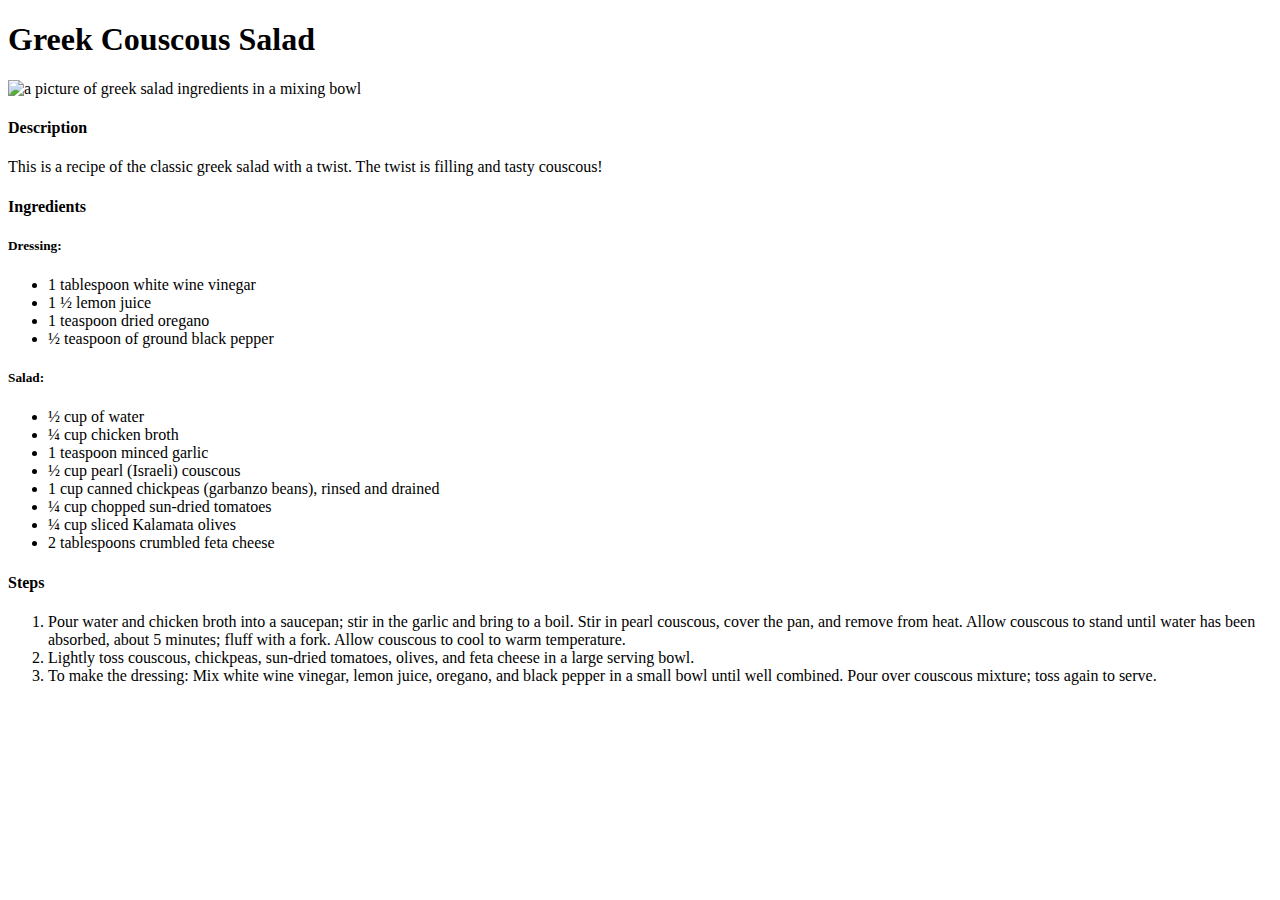
==== recipes/greek-couscous-salad.html @ c3fccf0c "fixed image name spelling in saigonnoodlesalad.html and added a recipe in greek-couscous-salad.html." ====
<!DOCTYPE html>
<html lang="en">
<head>
    <meta charset="UTF-8">
    <title>Greek Couscous Salad</title>
</head>
<body>
    <h1>Greek Couscous Salad</h1>
        <img src="./img/Greek.jpg" alt="a picture of greek salad ingredients in a mixing bowl">
            <h4>Description</h4>
                <p>This is a recipe of the classic greek salad with a twist. The twist is filling and tasty couscous!</p>
    <h4>Ingredients</h4>
        <h5>Dressing:</h5>
            <ul>
                <li>1 tablespoon white wine vinegar</li>
                <li>1 ½ lemon juice</li>
                <li>1 teaspoon dried oregano</li>
                <li>½ teaspoon of ground black pepper</li>
            </ul>
        <h5>Salad:</h5>
            <ul>
                <li>½ cup of water</li>
                <li>¼ cup chicken broth</li>
                <li>1 teaspoon minced garlic</li>
                <li>½ cup pearl (Israeli) couscous</li>
                <li>1 cup canned chickpeas (garbanzo beans), rinsed and drained</li>
                <li>¼ cup chopped sun-dried tomatoes</li>
                <li>¼ cup sliced Kalamata olives</li>
                <li>2 tablespoons crumbled feta cheese</li>
            </ul>
    <h4>Steps</h4>
            <ol>
                <li>Pour water and chicken broth into a saucepan; stir in the garlic and bring to a boil. Stir in pearl couscous, cover the pan, and remove from heat. Allow couscous to stand until water has been absorbed, about 5 minutes; fluff with a fork. Allow couscous to cool to warm temperature.</li>
                <li>Lightly toss couscous, chickpeas, sun-dried tomatoes, olives, and feta cheese in a large serving bowl.</li>
                <li>To make the dressing: Mix white wine vinegar, lemon juice, oregano, and black pepper in a small bowl until well combined. Pour over couscous mixture; toss again to serve.</li>
            </ol>
</body>
</html>
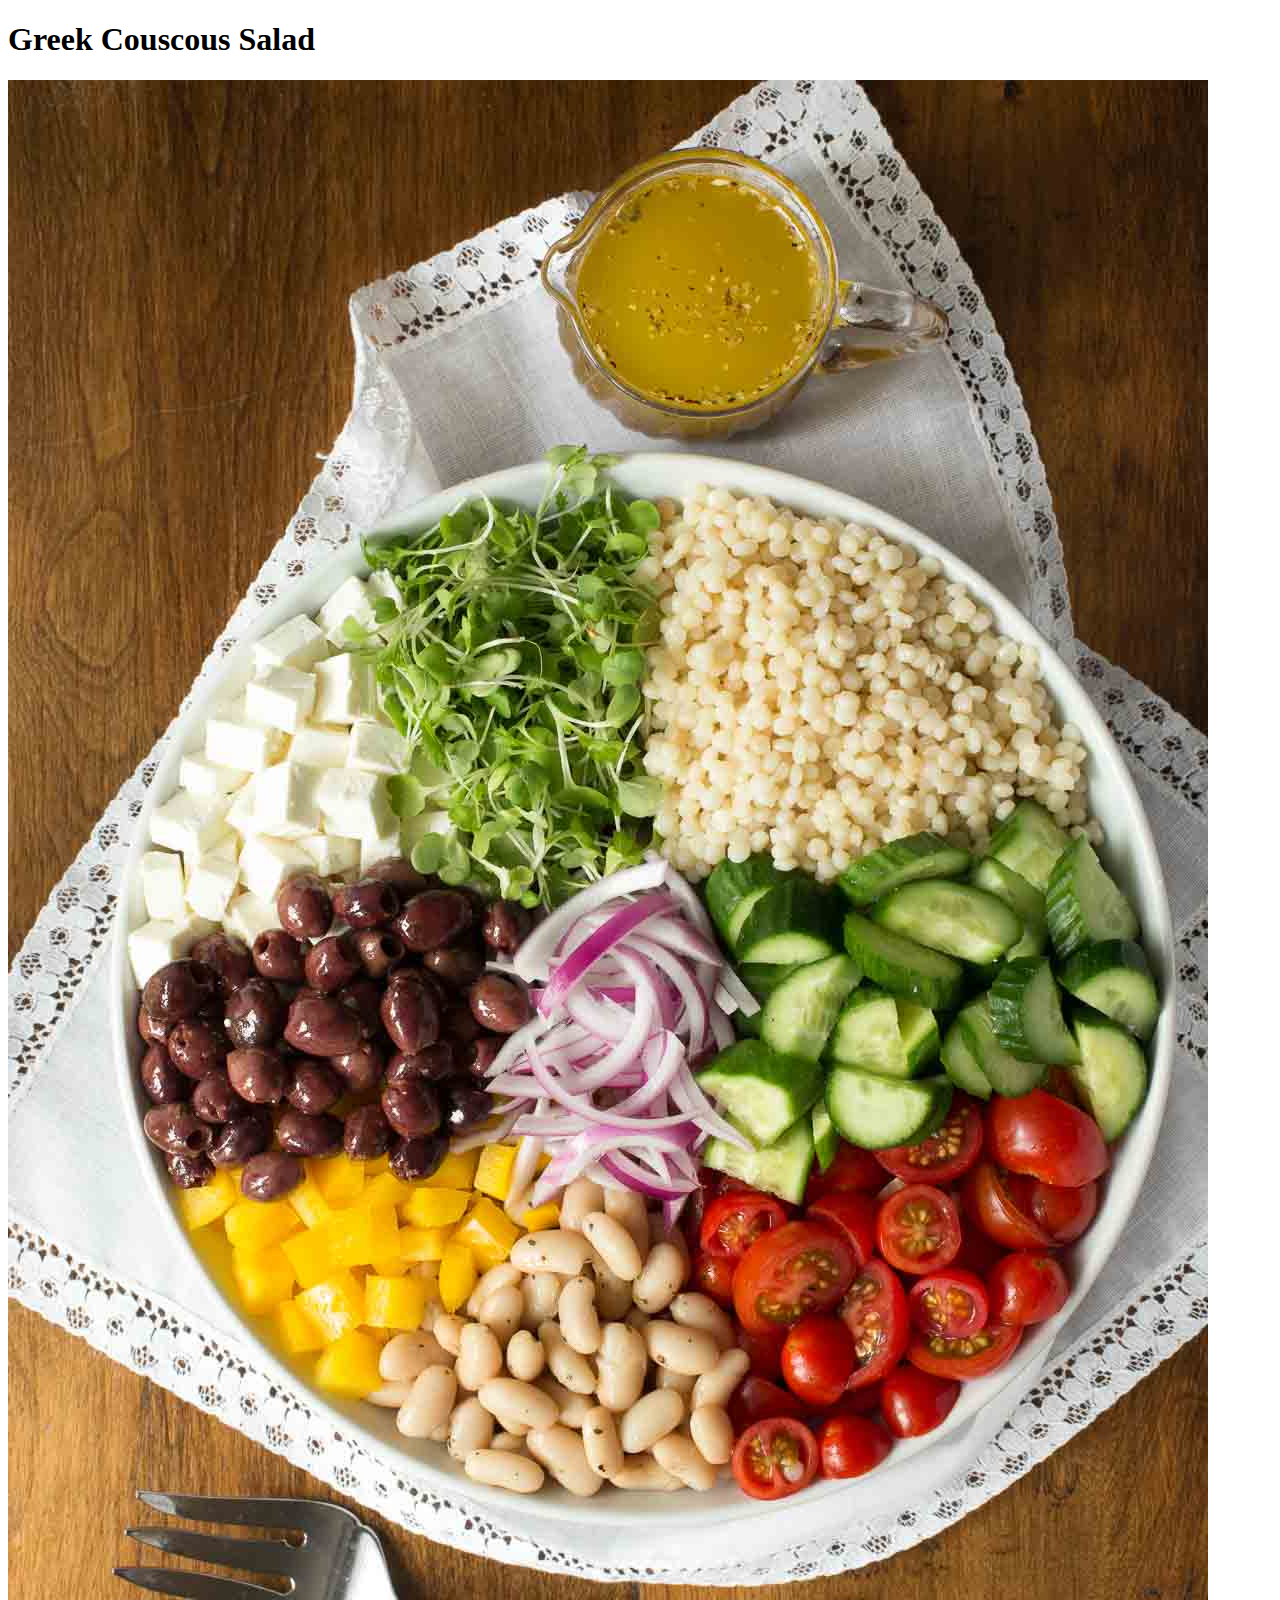
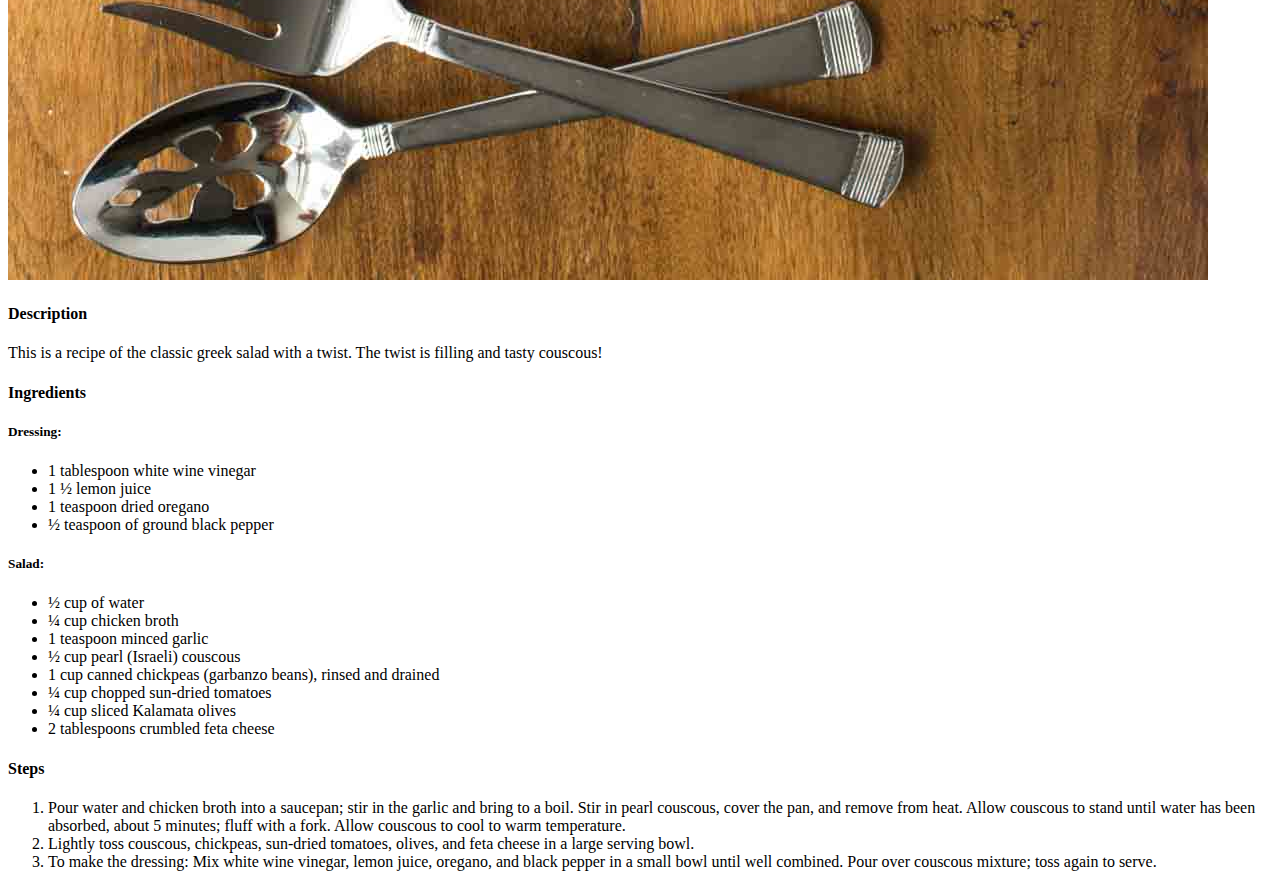
==== commit 054b70f8: "Changed title of index.html from Hoomepage to Odin Recipes, fixed imd source path in all the individ" ====
--- a/recipes/greek-couscous-salad.html
+++ b/recipes/greek-couscous-salad.html
@@ -6,7 +6,7 @@
 </head>
 <body>
     <h1>Greek Couscous Salad</h1>
-        <img src="./img/Greek.jpg" alt="a picture of greek salad ingredients in a mixing bowl">
+        <img src="../img/Greek.jpg" alt="a picture of greek salad ingredients in a mixing bowl">
             <h4>Description</h4>
                 <p>This is a recipe of the classic greek salad with a twist. The twist is filling and tasty couscous!</p>
     <h4>Ingredients</h4>
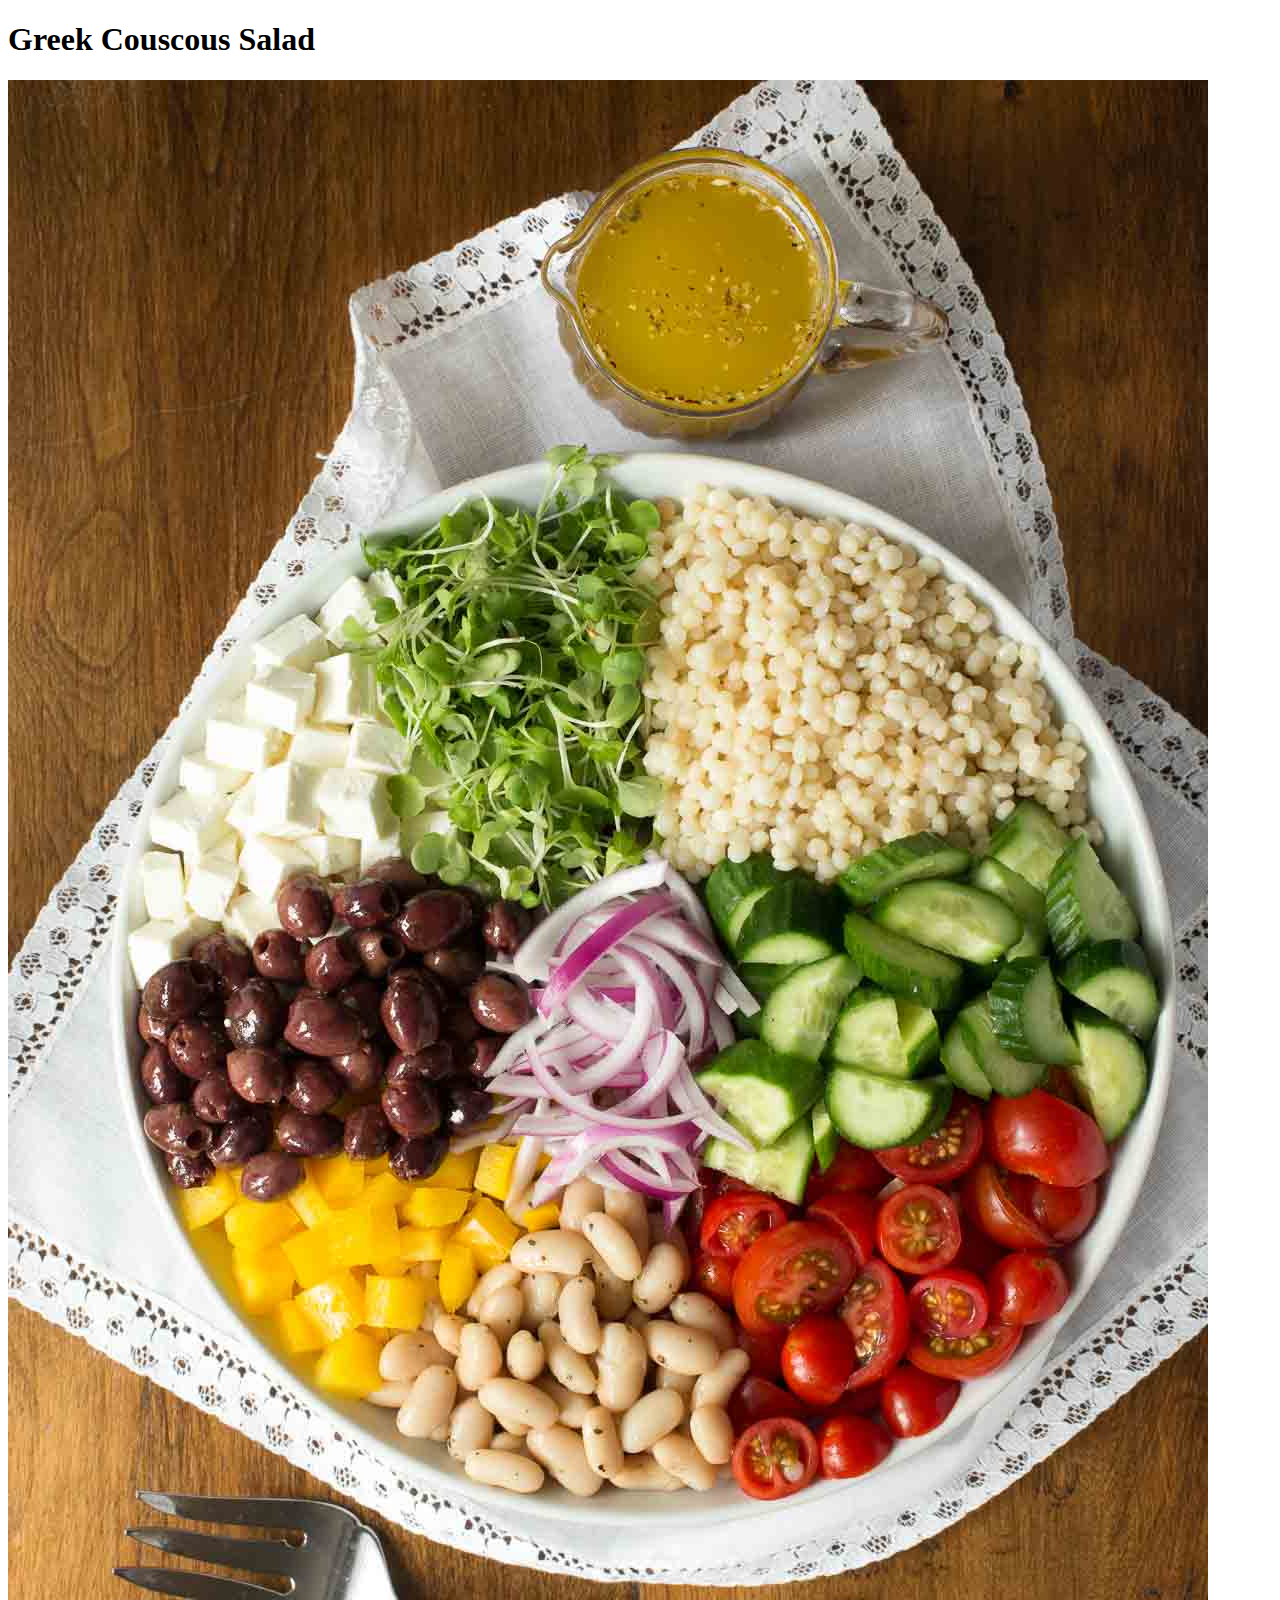
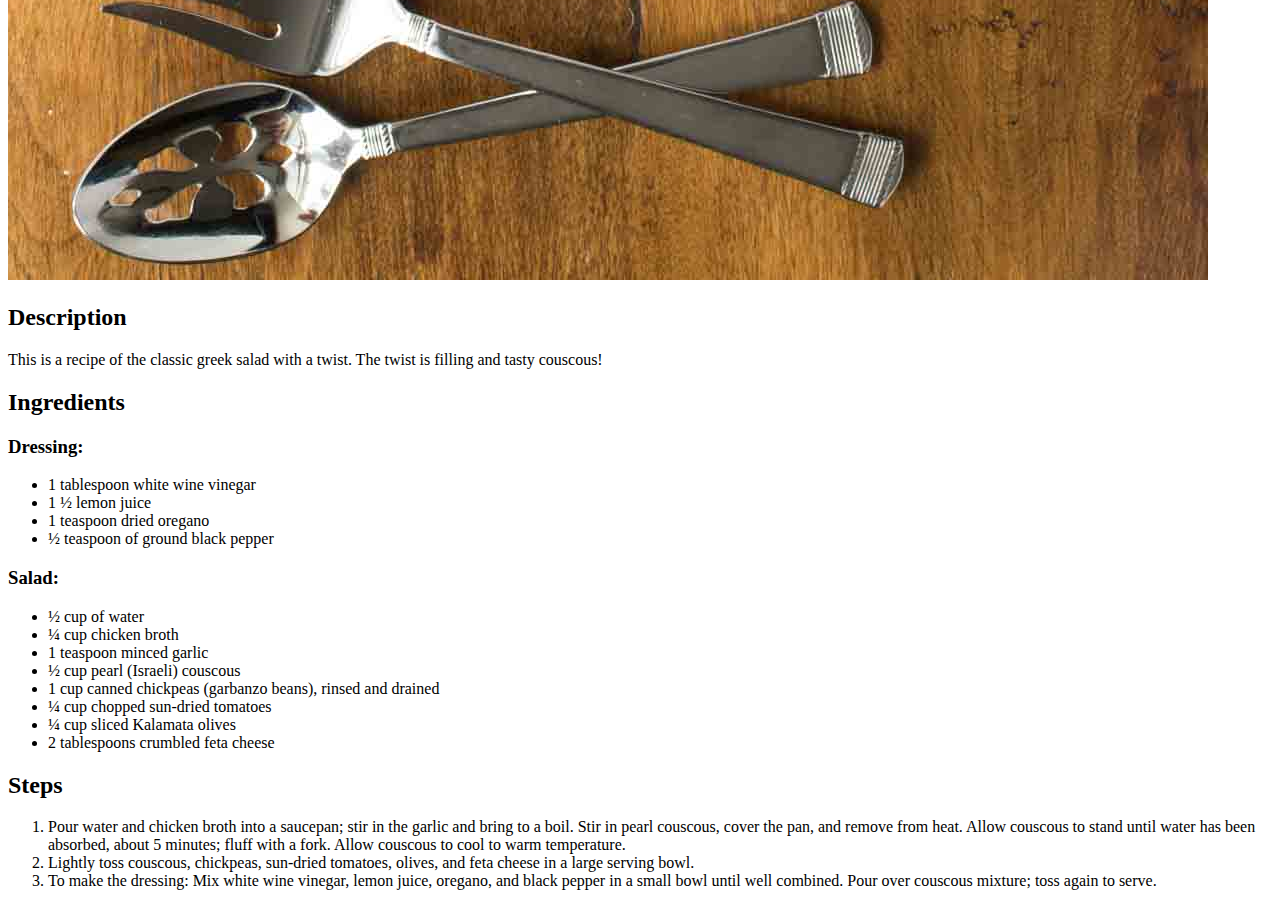
==== commit 2bf0ae2b: "modified README.md to make more sense, as well as index.html to include an image of a salad at the t" ====
--- a/recipes/greek-couscous-salad.html
+++ b/recipes/greek-couscous-salad.html
@@ -1,23 +1,24 @@
 <!DOCTYPE html>
 <html lang="en">
 <head>
-    <meta charset="UTF-8">
+    <meta charset="UTF-8"> 
+    <meta name="viewport" content="width=device-width, initial-scale=1.0">
     <title>Greek Couscous Salad</title>
 </head>
 <body>
     <h1>Greek Couscous Salad</h1>
         <img src="../img/Greek.jpg" alt="a picture of greek salad ingredients in a mixing bowl">
-            <h4>Description</h4>
+            <h2>Description</h2>
                 <p>This is a recipe of the classic greek salad with a twist. The twist is filling and tasty couscous!</p>
-    <h4>Ingredients</h4>
-        <h5>Dressing:</h5>
+    <h2>Ingredients</h2>
+        <h3>Dressing:</h3>
             <ul>
                 <li>1 tablespoon white wine vinegar</li>
                 <li>1 ½ lemon juice</li>
                 <li>1 teaspoon dried oregano</li>
                 <li>½ teaspoon of ground black pepper</li>
             </ul>
-        <h5>Salad:</h5>
+        <h3>Salad:</h3>
             <ul>
                 <li>½ cup of water</li>
                 <li>¼ cup chicken broth</li>
@@ -28,7 +29,7 @@
                 <li>¼ cup sliced Kalamata olives</li>
                 <li>2 tablespoons crumbled feta cheese</li>
             </ul>
-    <h4>Steps</h4>
+    <h2>Steps</h2>
             <ol>
                 <li>Pour water and chicken broth into a saucepan; stir in the garlic and bring to a boil. Stir in pearl couscous, cover the pan, and remove from heat. Allow couscous to stand until water has been absorbed, about 5 minutes; fluff with a fork. Allow couscous to cool to warm temperature.</li>
                 <li>Lightly toss couscous, chickpeas, sun-dried tomatoes, olives, and feta cheese in a large serving bowl.</li>
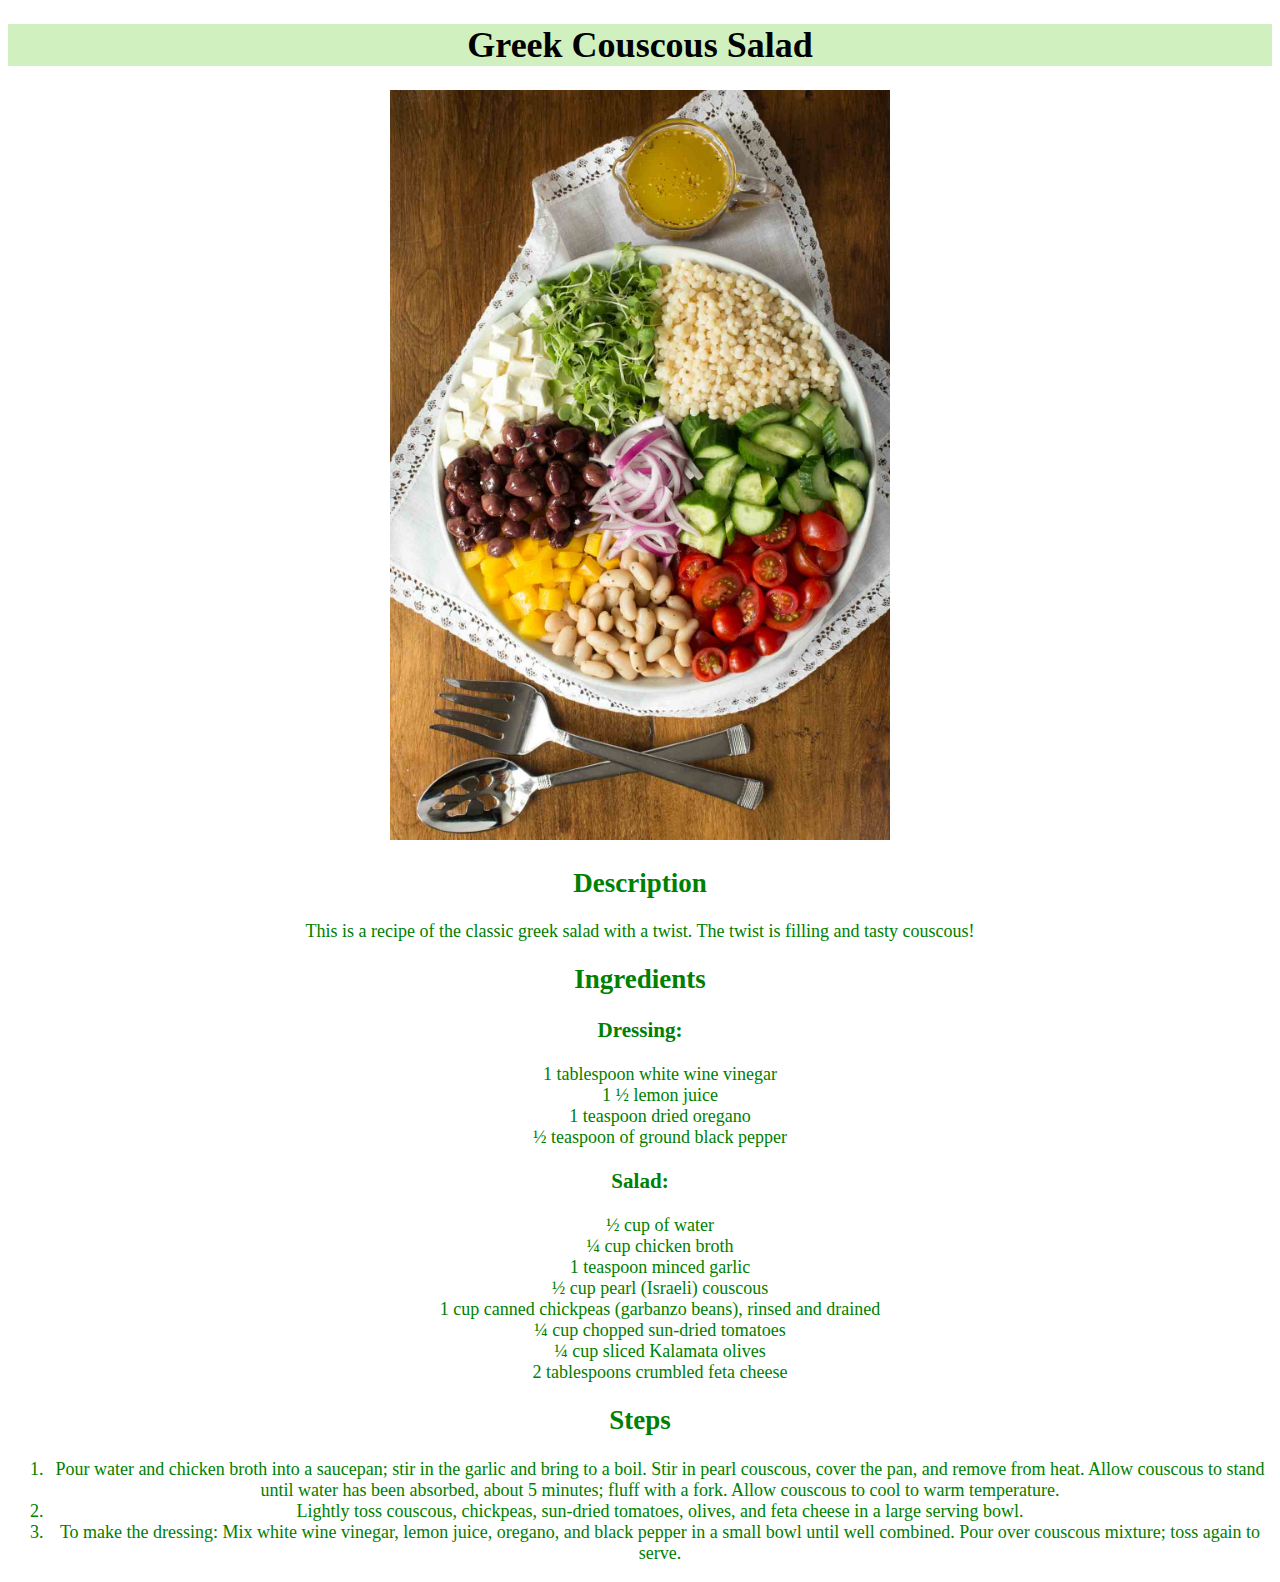
==== commit 3984dec5: "created style.css for the recipe files, linked it, and styled them." ====
--- a/recipes/greek-couscous-salad.html
+++ b/recipes/greek-couscous-salad.html
@@ -4,10 +4,11 @@
     <meta charset="UTF-8"> 
     <meta name="viewport" content="width=device-width, initial-scale=1.0">
     <title>Greek Couscous Salad</title>
+    <link rel="stylesheet" href="./style.css">
 </head>
 <body>
     <h1>Greek Couscous Salad</h1>
-        <img src="../img/Greek.jpg" alt="a picture of greek salad ingredients in a mixing bowl">
+        <img style="height: auto;width: 500px;" src="../img/Greek.jpg" alt="a picture of greek salad ingredients in a mixing bowl">
             <h2>Description</h2>
                 <p>This is a recipe of the classic greek salad with a twist. The twist is filling and tasty couscous!</p>
     <h2>Ingredients</h2>
--- a/recipes/style.css
+++ b/recipes/style.css
@@ -0,0 +1,20 @@
+body {
+    text-align: center;
+    font-family: 'Cambria', 'Cochin', Georgia, Times, 'Times New Roman', serif;
+    font-size: 18px;
+    color: green;
+}
+
+h1 {
+    background-color: #d0f0c0;
+    color: black;
+}
+
+img {
+    height: auto;
+    width: 600px;
+}
+
+ul {
+    list-style-type: none;
+}